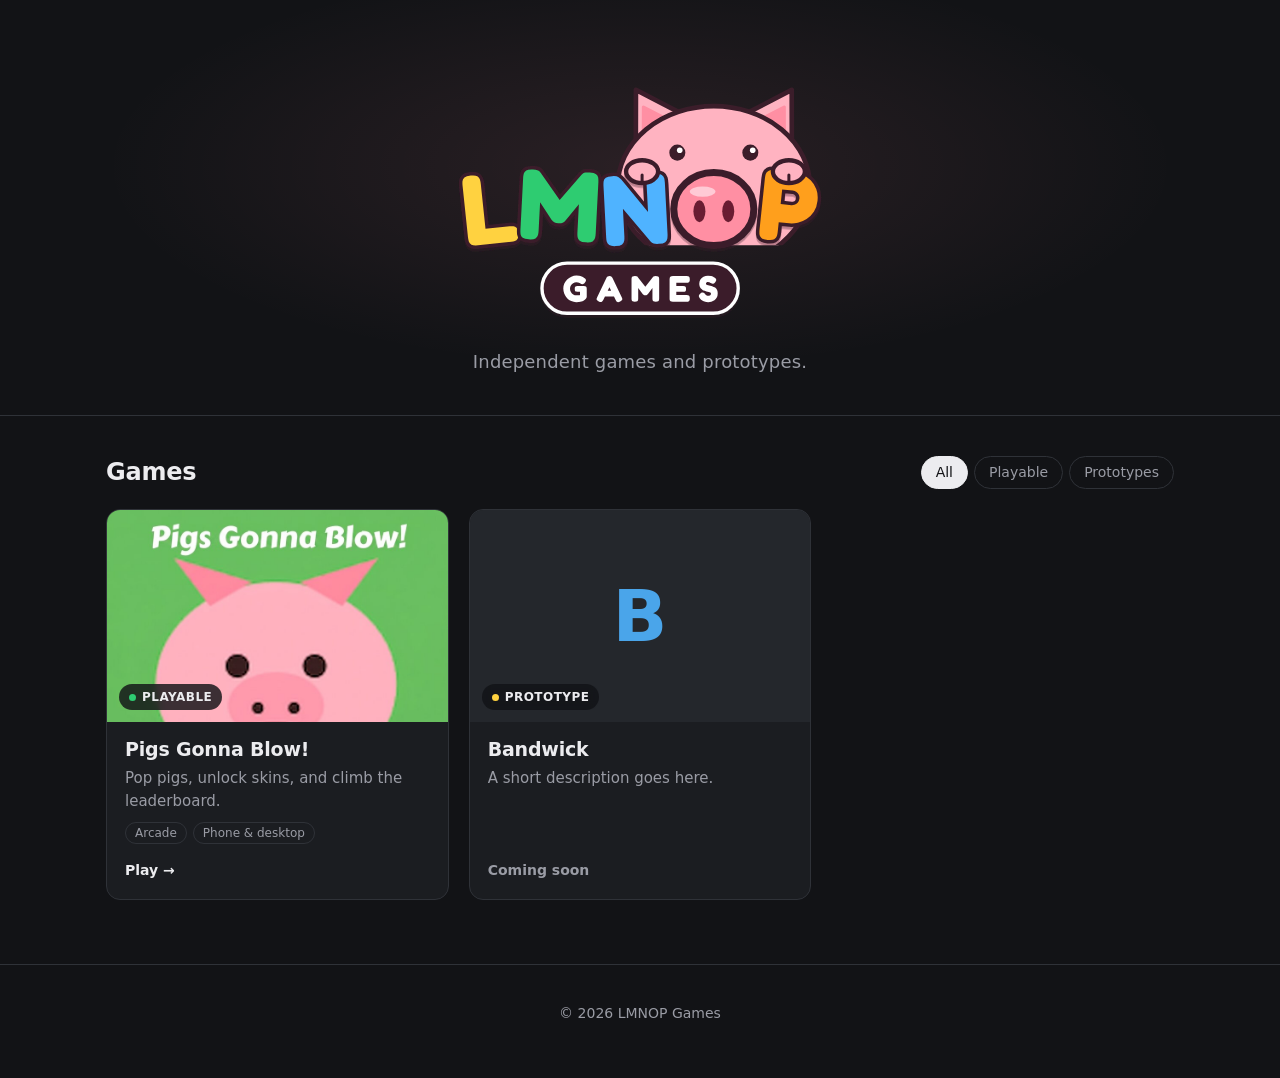
==== index.html @ 5a752cfa "Add the LMNOP Games hub page A static site listing the studio's games and prototypes, with the peeki" ====
<!doctype html>
<html lang="en">
<head>
  <meta charset="utf-8">
  <meta name="viewport" content="width=device-width, initial-scale=1">
  <title>LMNOP Games</title>
  <meta name="description" content="LMNOP Games is an independent game studio. Play our games and prototypes.">
  <meta name="theme-color" content="#121316">
  <link rel="icon" href="assets/favicon.svg" type="image/svg+xml">
  <meta property="og:title" content="LMNOP Games">
  <meta property="og:description" content="Independent games and prototypes.">
  <meta property="og:image" content="https://lmnop.games/assets/og.png">
  <link rel="stylesheet" href="styles.css">
</head>
<body>
  <header class="hero">
    <img class="logo" src="assets/logo.svg" alt="LMNOP Games">
    <p class="tagline">Independent games and prototypes.</p>
  </header>

  <main>
    <section id="games" class="games">
      <div class="section-head">
        <h2>Games</h2>
        <div class="filters" role="tablist" aria-label="Filter games"></div>
      </div>
      <div class="grid" id="grid"></div>
    </section>
  </main>

  <footer>
    <p>© <span id="year"></span> LMNOP Games</p>
  </footer>

  <script src="games.js"></script>
  <script src="app.js"></script>
</body>
</html>
---- styles.css ----
:root {
  --bg: #121316; --surface: #1b1d21; --surface-2: #24272c; --line: #2f3238;
  --text: #ececef; --muted: #9a9ca5;
  --yellow: #ffd23f; --pink: #ff8fa3; --blue: #4fb3ff; --green: #2ecc71;
}
* { box-sizing: border-box; }
body { margin: 0; font-family: system-ui, -apple-system, "Segoe UI", Roboto, "Helvetica Neue", Arial, sans-serif; color: var(--text); background: var(--bg); line-height: 1.5; -webkit-font-smoothing: antialiased; }
h2, h3 { margin: 0; line-height: 1.2; letter-spacing: -0.01em; }

.hero { text-align: center; padding: 56px 16px 40px; border-bottom: 1px solid var(--line);
  background: radial-gradient(ellipse 60% 70% at 50% 40%, rgba(255,143,163,.10), transparent 70%); }
.logo { width: min(400px, 80vw); height: auto; display: block; margin: 0 auto; }
.tagline { color: var(--muted); font-size: 18px; margin: 18px 0 0; letter-spacing: .01em; }

main { max-width: 1100px; margin: 0 auto; padding: 40px 16px 64px; }
.section-head { display: flex; flex-wrap: wrap; gap: 12px; align-items: center; justify-content: space-between; margin-bottom: 20px; }
.section-head h2 { font-size: 24px; font-weight: 650; }
.filters { display: flex; flex-wrap: wrap; gap: 6px; }
.chip { font: inherit; font-size: 14px; border: 1px solid var(--line); background: transparent; color: var(--muted); padding: 5px 14px; border-radius: 999px; cursor: pointer; }
.chip:hover { color: var(--text); }
.chip[aria-selected="true"] { background: var(--text); color: var(--bg); border-color: var(--text); }

.grid { display: grid; grid-template-columns: repeat(auto-fill, minmax(280px, 1fr)); gap: 20px; }
.card { --accent: var(--blue); display: flex; flex-direction: column; background: var(--surface); color: inherit; text-decoration: none; border: 1px solid var(--line); border-radius: 14px; overflow: hidden; transition: transform .15s, border-color .15s; }
a.card:hover { transform: translateY(-3px); border-color: #4a4e57; }
a.card:focus-visible { outline: 2px solid var(--blue); outline-offset: 3px; }
.art { position: relative; aspect-ratio: 16 / 10; background: var(--surface-2); display: grid; place-items: center; overflow: hidden; }
.art img { width: 100%; height: 100%; object-fit: cover; object-position: center top; }
.initial { font-size: 72px; font-weight: 700; color: var(--accent); opacity: .9; }
.badge { position: absolute; bottom: 12px; left: 12px; display: inline-flex; align-items: center; gap: 6px; font-size: 12px; font-weight: 600; letter-spacing: .04em; text-transform: uppercase; padding: 4px 10px; border-radius: 999px; background: rgba(18,19,22,.82); color: var(--text); backdrop-filter: blur(4px); }
.badge::before { content: ""; width: 7px; height: 7px; border-radius: 50%; background: var(--muted); }
.badge.playable::before { background: var(--green); }
.badge.prototype::before { background: var(--yellow); }
.badge.coming-soon::before { background: var(--muted); }
.body { padding: 16px 18px 18px; display: flex; flex-direction: column; gap: 6px; flex: 1; }
.body h3 { font-size: 19px; font-weight: 650; }
.body p { margin: 0; color: var(--muted); font-size: 15px; }
.tags { list-style: none; padding: 0; margin: 4px 0 0; display: flex; flex-wrap: wrap; gap: 6px; }
.tags:empty { display: none; }
.tags li { font-size: 12px; color: var(--muted); border: 1px solid var(--line); padding: 1px 9px; border-radius: 999px; }
.play { margin-top: auto; padding-top: 10px; font-size: 14px; font-weight: 600; color: var(--text); }
.card.disabled .play { color: var(--muted); }

footer { text-align: center; padding: 24px 16px 40px; color: var(--muted); font-size: 14px; border-top: 1px solid var(--line); }
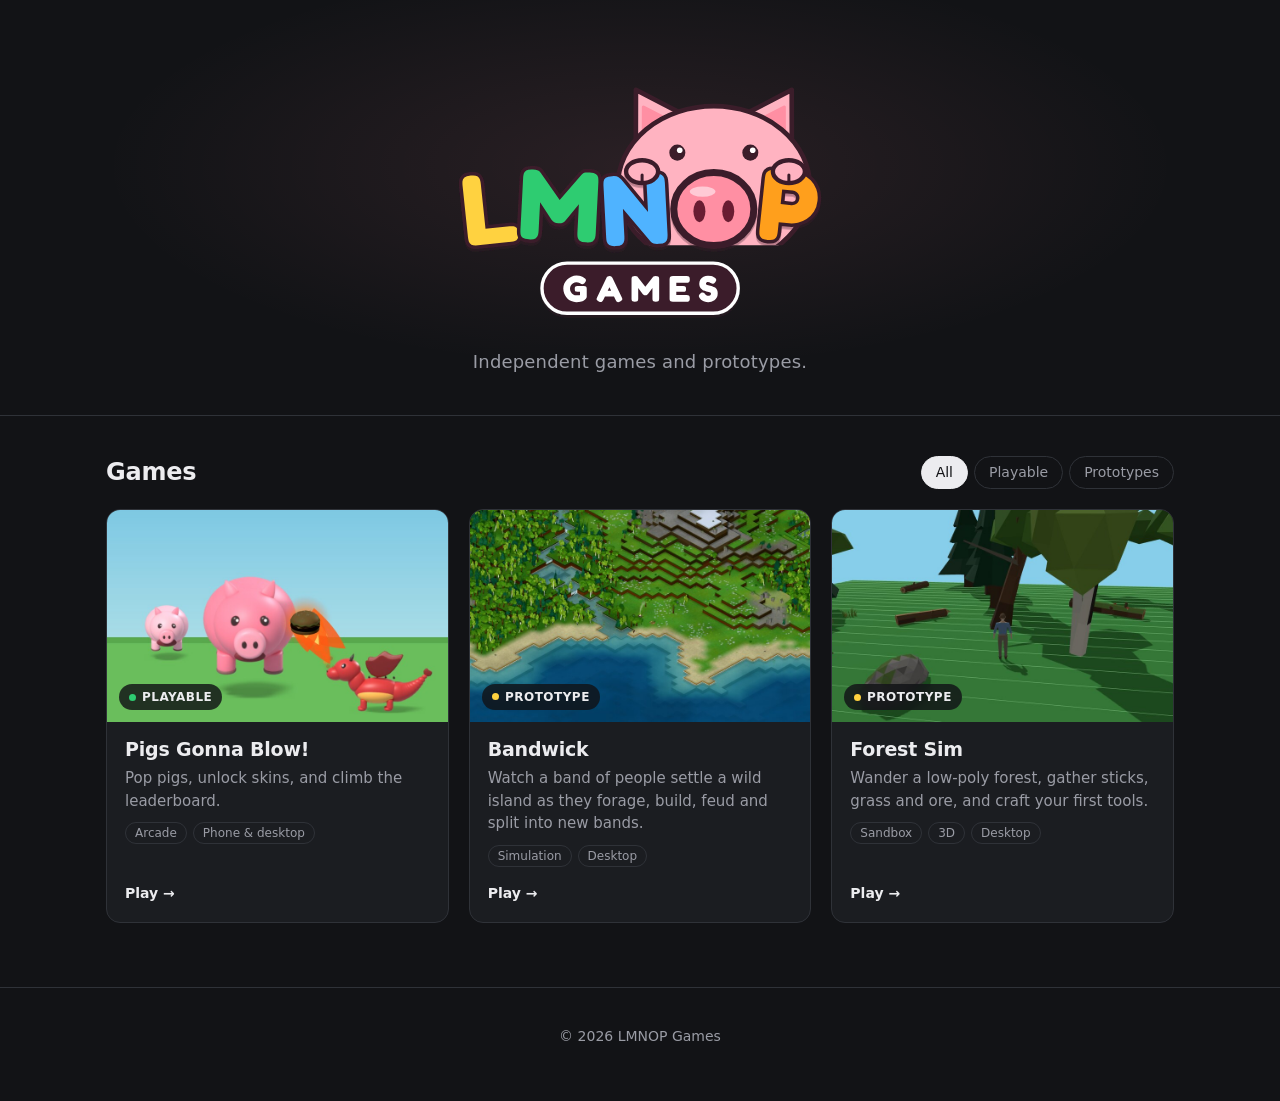
==== commit f4b64daf: "Fix review findings: h1, filter buttons, safe links, noscript list, CSP, share tags, 404 page - Wrap" ====
--- a/index.html
+++ b/index.html
@@ -3,18 +3,28 @@
 <head>
   <meta charset="utf-8">
   <meta name="viewport" content="width=device-width, initial-scale=1">
+  <meta http-equiv="Content-Security-Policy" content="default-src 'self'; script-src 'self'; style-src 'self'; img-src 'self' data:; object-src 'none'; base-uri 'self'; form-action 'none'">
+  <meta name="referrer" content="strict-origin-when-cross-origin">
   <title>LMNOP Games</title>
   <meta name="description" content="LMNOP Games is an independent game studio. Play our games and prototypes.">
   <meta name="theme-color" content="#121316">
+  <link rel="canonical" href="https://lmnop.games/">
   <link rel="icon" href="assets/favicon.svg" type="image/svg+xml">
+  <meta property="og:type" content="website">
+  <meta property="og:url" content="https://lmnop.games/">
+  <meta property="og:site_name" content="LMNOP Games">
   <meta property="og:title" content="LMNOP Games">
   <meta property="og:description" content="Independent games and prototypes.">
   <meta property="og:image" content="https://lmnop.games/assets/og.png">
+  <meta property="og:image:width" content="1200">
+  <meta property="og:image:height" content="630">
+  <meta property="og:image:alt" content="LMNOP Games logo">
+  <meta name="twitter:card" content="summary_large_image">
   <link rel="stylesheet" href="styles.css">
 </head>
 <body>
   <header class="hero">
-    <img class="logo" src="assets/logo.svg" alt="LMNOP Games">
+    <h1 class="title"><img class="logo" src="assets/logo.svg" alt="LMNOP Games"></h1>
     <p class="tagline">Independent games and prototypes.</p>
   </header>
 
@@ -22,9 +32,17 @@
     <section id="games" class="games">
       <div class="section-head">
         <h2>Games</h2>
-        <div class="filters" role="tablist" aria-label="Filter games"></div>
+        <div class="filters" role="group" aria-label="Filter games"></div>
       </div>
       <div class="grid" id="grid"></div>
+      <noscript>
+        <!-- Keep in step with games.js: shown to visitors and crawlers without JavaScript. -->
+        <ul class="nojs">
+          <li><a href="https://www.pigsgonnablow.com">Pigs Gonna Blow!</a>: Pop pigs, unlock skins, and climb the leaderboard.</li>
+          <li><a href="https://lmnop.games/bandwick/">Bandwick</a> (prototype): Watch a band of people settle a wild island as they forage, build, feud and split into new bands.</li>
+          <li><a href="https://lmnop.games/pigsmmo/">Forest Sim</a> (prototype): Wander a low-poly forest, gather sticks, grass and ore, and craft your first tools.</li>
+        </ul>
+      </noscript>
     </section>
   </main>
 
--- a/styles.css
+++ b/styles.css
@@ -9,6 +9,7 @@
 
 .hero { text-align: center; padding: 56px 16px 40px; border-bottom: 1px solid var(--line);
   background: radial-gradient(ellipse 60% 70% at 50% 40%, rgba(255,143,163,.10), transparent 70%); }
+.title { margin: 0; }
 .logo { width: min(400px, 80vw); height: auto; display: block; margin: 0 auto; }
 .tagline { color: var(--muted); font-size: 18px; margin: 18px 0 0; letter-spacing: .01em; }
 
@@ -18,14 +19,15 @@
 .filters { display: flex; flex-wrap: wrap; gap: 6px; }
 .chip { font: inherit; font-size: 14px; border: 1px solid var(--line); background: transparent; color: var(--muted); padding: 5px 14px; border-radius: 999px; cursor: pointer; }
 .chip:hover { color: var(--text); }
-.chip[aria-selected="true"] { background: var(--text); color: var(--bg); border-color: var(--text); }
+.chip:focus-visible { outline: 2px solid var(--blue); outline-offset: 2px; }
+.chip[aria-pressed="true"] { background: var(--text); color: var(--bg); border-color: var(--text); }
 
 .grid { display: grid; grid-template-columns: repeat(auto-fill, minmax(280px, 1fr)); gap: 20px; }
 .card { --accent: var(--blue); display: flex; flex-direction: column; background: var(--surface); color: inherit; text-decoration: none; border: 1px solid var(--line); border-radius: 14px; overflow: hidden; transition: transform .15s, border-color .15s; }
 a.card:hover { transform: translateY(-3px); border-color: #4a4e57; }
 a.card:focus-visible { outline: 2px solid var(--blue); outline-offset: 3px; }
 .art { position: relative; aspect-ratio: 16 / 10; background: var(--surface-2); display: grid; place-items: center; overflow: hidden; }
-.art img { width: 100%; height: 100%; object-fit: cover; object-position: center top; }
+.art img { width: 100%; height: 100%; display: block; object-fit: cover; object-position: center top; }
 .initial { font-size: 72px; font-weight: 700; color: var(--accent); opacity: .9; }
 .badge { position: absolute; bottom: 12px; left: 12px; display: inline-flex; align-items: center; gap: 6px; font-size: 12px; font-weight: 600; letter-spacing: .04em; text-transform: uppercase; padding: 4px 10px; border-radius: 999px; background: rgba(18,19,22,.82); color: var(--text); backdrop-filter: blur(4px); }
 .badge::before { content: ""; width: 7px; height: 7px; border-radius: 50%; background: var(--muted); }
@@ -42,3 +44,13 @@
 .card.disabled .play { color: var(--muted); }
 
 footer { text-align: center; padding: 24px 16px 40px; color: var(--muted); font-size: 14px; border-top: 1px solid var(--line); }
+
+.nojs { list-style: none; padding: 0; margin: 0; display: grid; gap: 12px; color: var(--muted); }
+.nojs a { color: var(--text); font-weight: 600; }
+.sr-only { position: absolute; width: 1px; height: 1px; padding: 0; margin: -1px; overflow: hidden; clip: rect(0 0 0 0); white-space: nowrap; border: 0; }
+.notfound { min-height: 60vh; display: grid; place-content: center; text-align: center; gap: 12px; padding: 40px 16px; }
+.notfound .logo { width: min(260px, 60vw); }
+.notfound h1 { margin: 0; font-size: 28px; }
+.notfound .tagline { margin: 0; }
+.notfound a { color: var(--text); }
+@media (prefers-reduced-motion: reduce) { .card, a.card:hover { transition: none; transform: none; } }
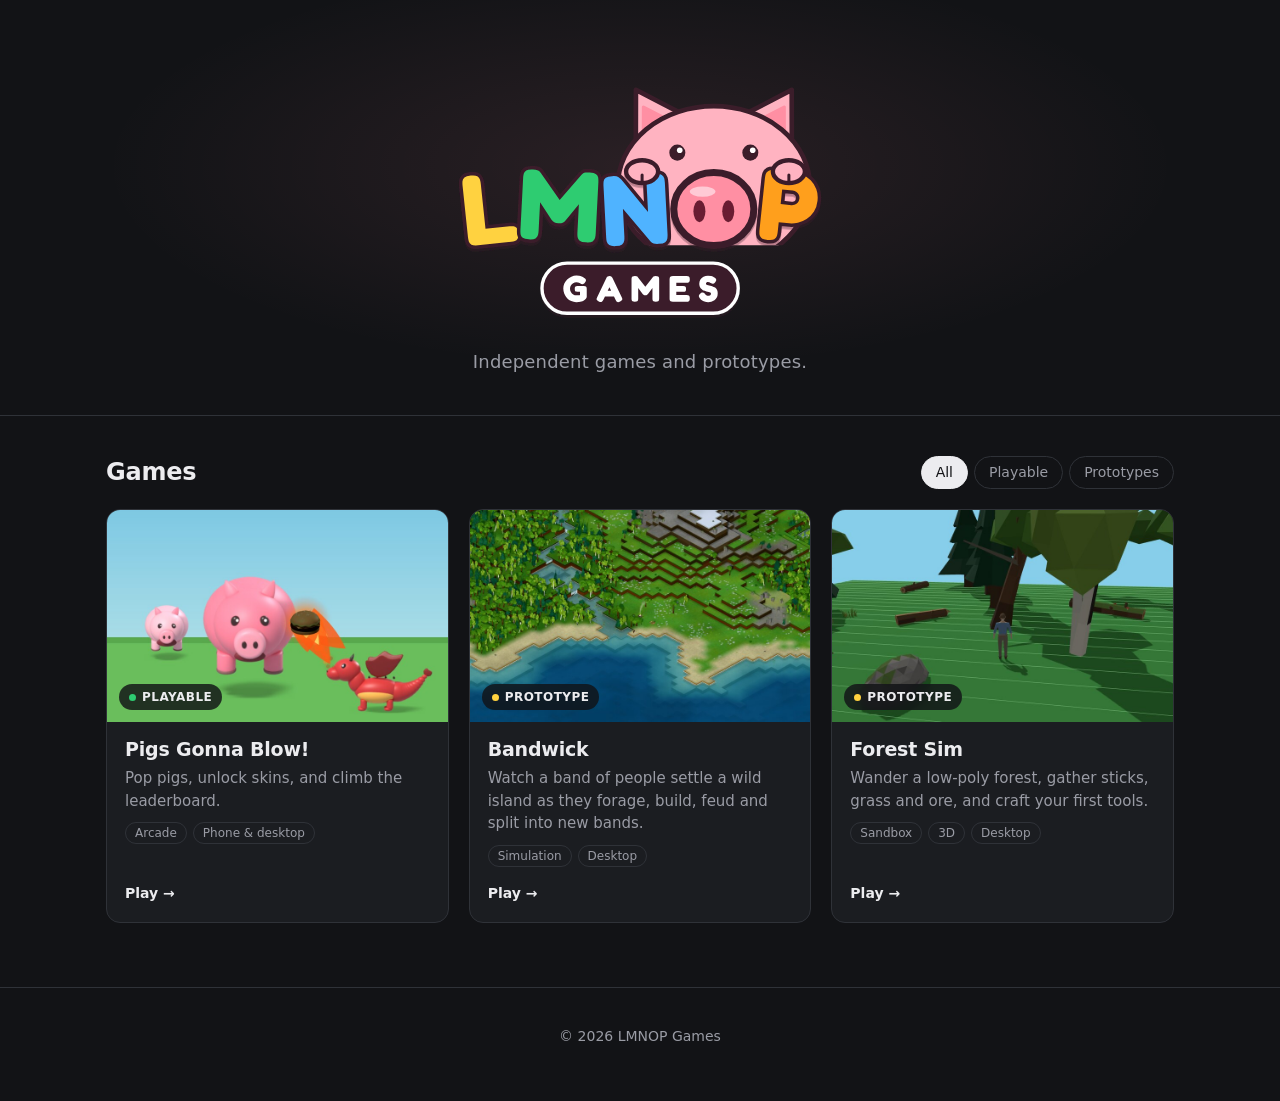
==== commit aa9a0cd7: "Forgive status typos, show the year without JavaScript, check the game list - app.js: normalize stat" ====
--- a/index.html
+++ b/index.html
@@ -47,7 +47,7 @@
   </main>
 
   <footer>
-    <p>© <span id="year"></span> LMNOP Games</p>
+    <p>© <span id="year">2026</span> LMNOP Games</p>
   </footer>
 
   <script src="games.js"></script>
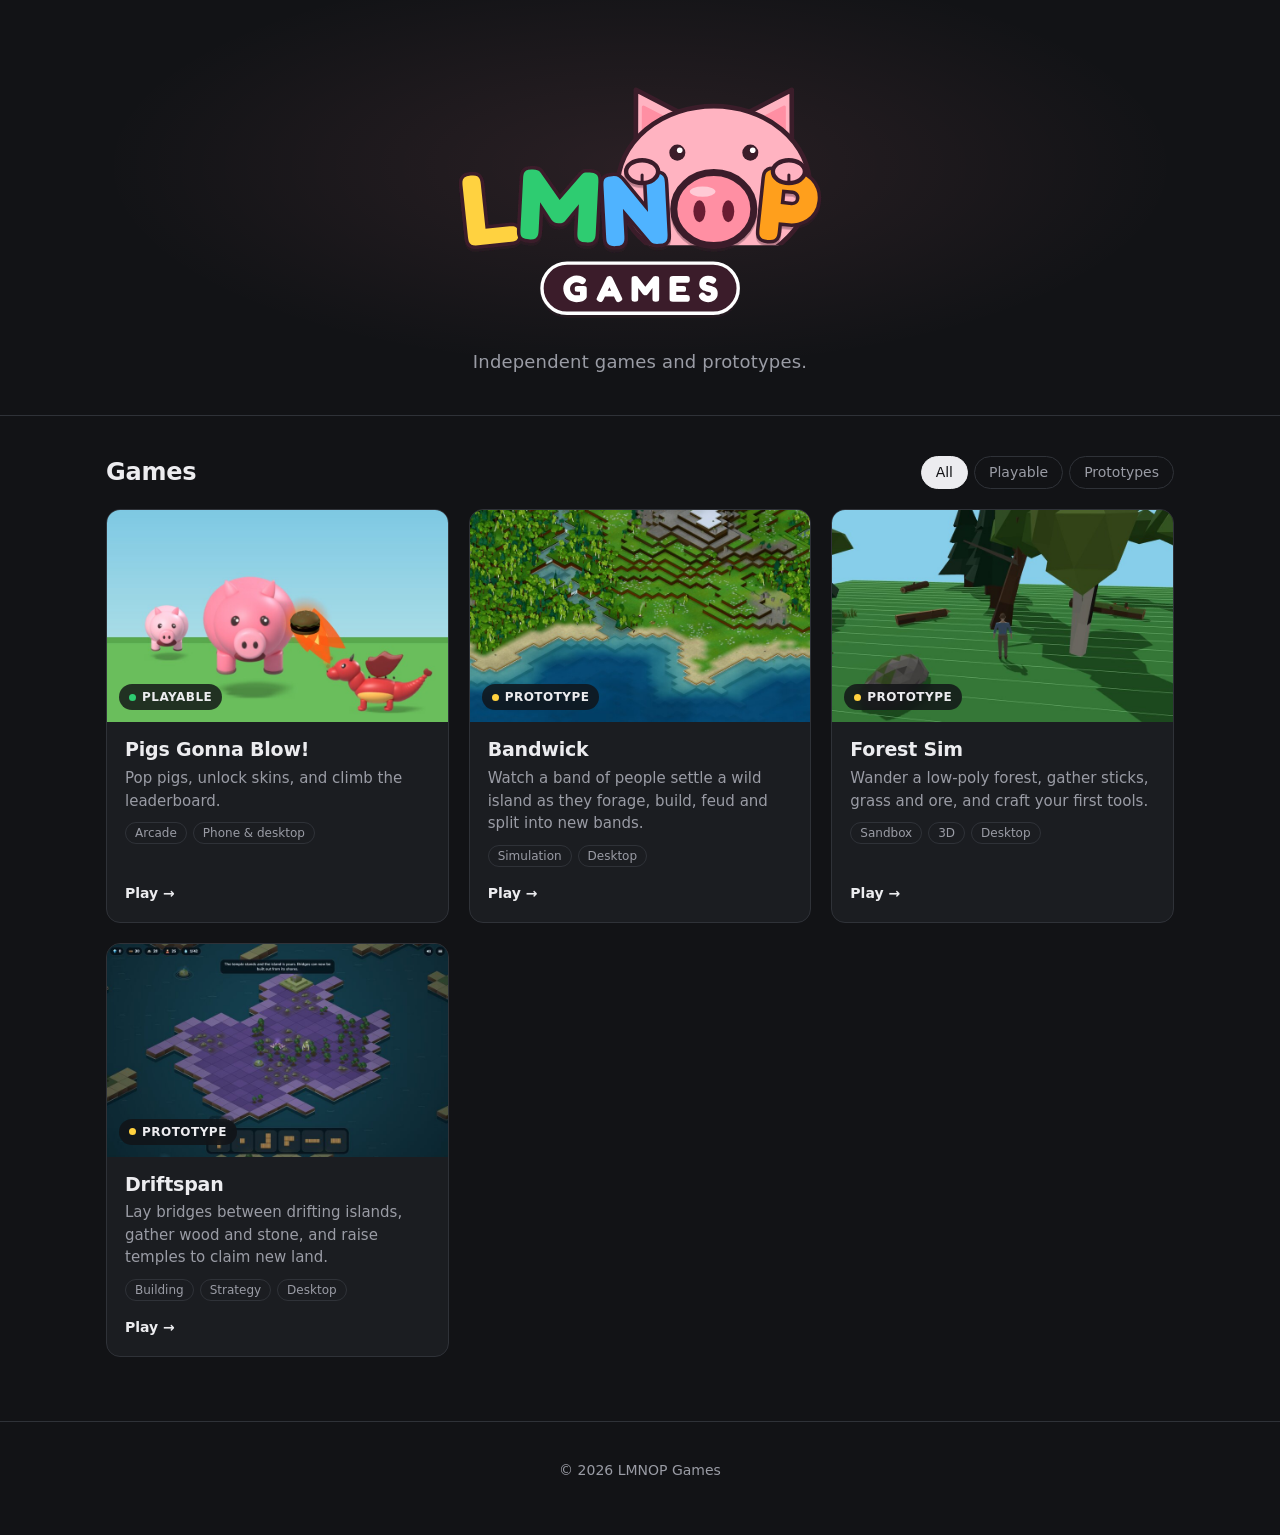
==== commit 03afd651: "Add Driftspan at /driftspan/ Adds the game as driftspan/index.html, a card on the hub, the matching " ====
--- a/index.html
+++ b/index.html
@@ -41,6 +41,7 @@
           <li><a href="https://www.pigsgonnablow.com">Pigs Gonna Blow!</a>: Pop pigs, unlock skins, and climb the leaderboard.</li>
           <li><a href="https://lmnop.games/bandwick/">Bandwick</a> (prototype): Watch a band of people settle a wild island as they forage, build, feud and split into new bands.</li>
           <li><a href="https://lmnop.games/pigsmmo/">Forest Sim</a> (prototype): Wander a low-poly forest, gather sticks, grass and ore, and craft your first tools.</li>
+          <li><a href="https://lmnop.games/driftspan/">Driftspan</a> (prototype): Lay bridges between drifting islands, gather wood and stone, and raise temples to claim new land.</li>
         </ul>
       </noscript>
     </section>
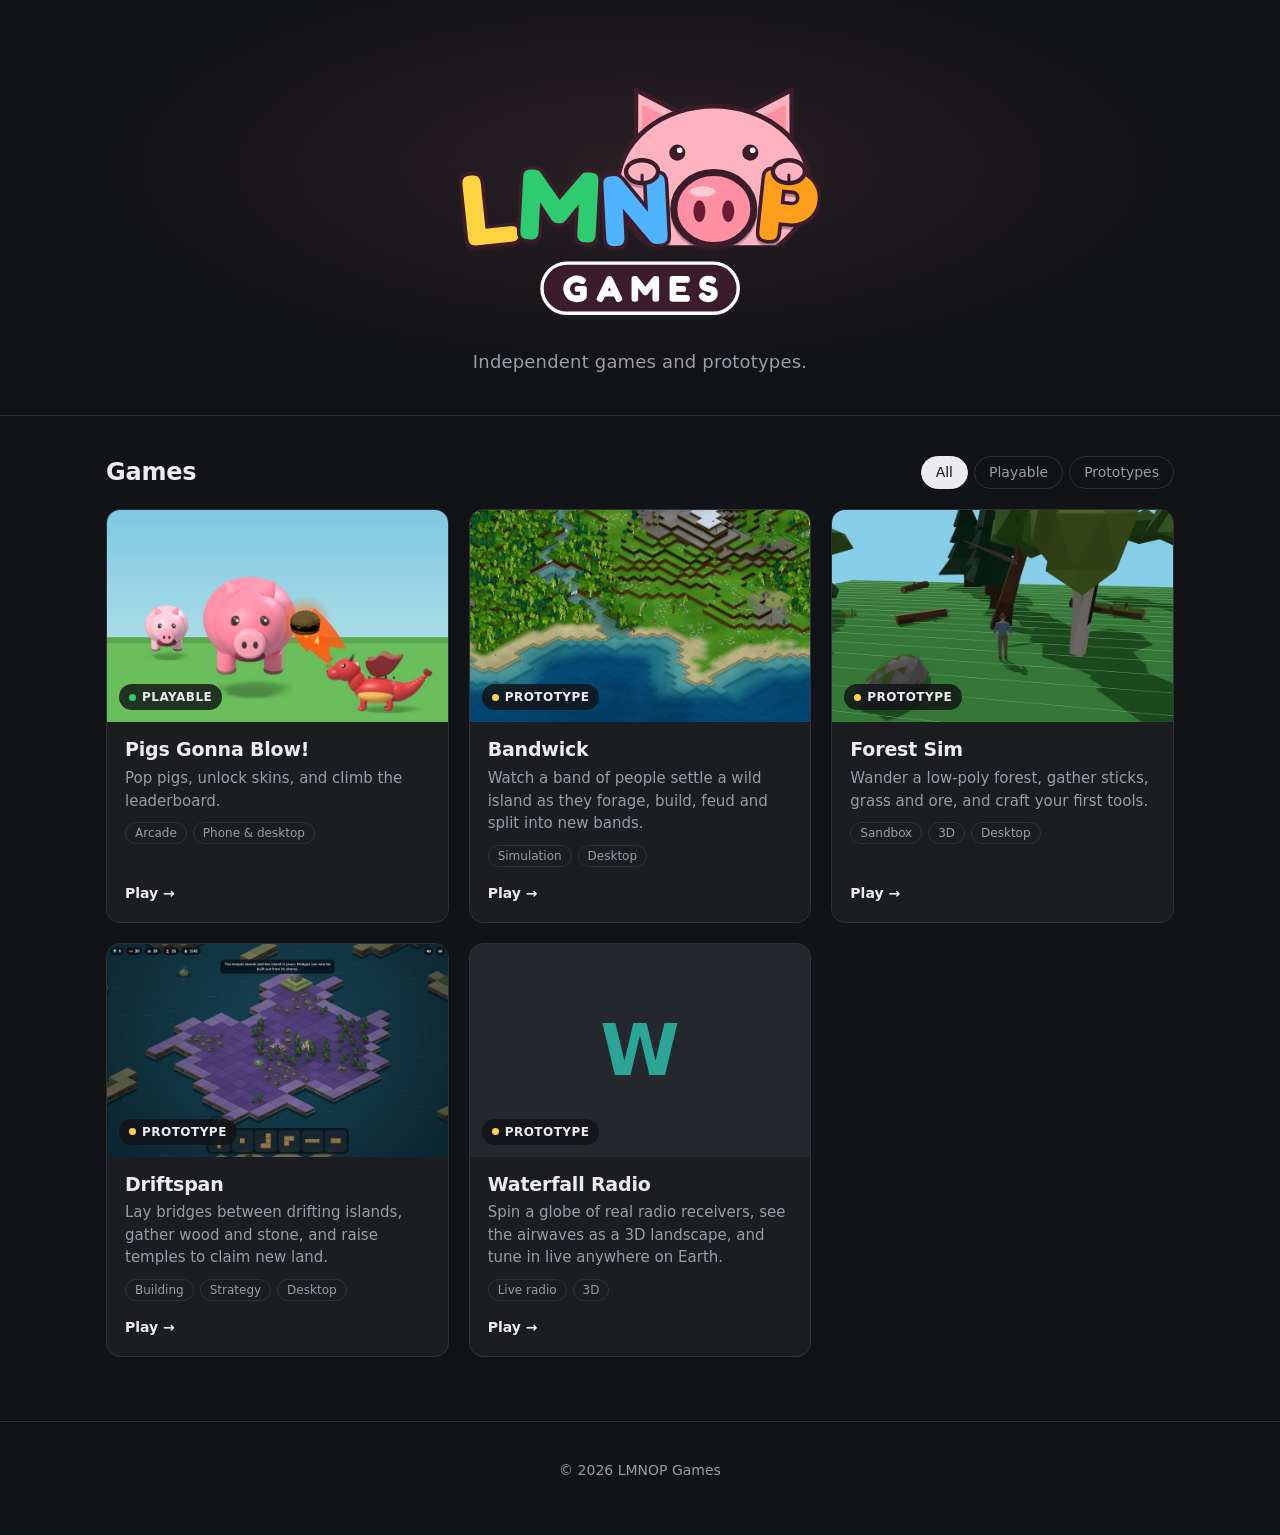
==== commit c2478f40: "Add Waterfall Radio (sdrHam) to the homepage Placeholder name until Bobby picks one; no card image y" ====
--- a/index.html
+++ b/index.html
@@ -42,6 +42,7 @@
           <li><a href="https://lmnop.games/bandwick/">Bandwick</a> (prototype): Watch a band of people settle a wild island as they forage, build, feud and split into new bands.</li>
           <li><a href="https://lmnop.games/pigsmmo/">Forest Sim</a> (prototype): Wander a low-poly forest, gather sticks, grass and ore, and craft your first tools.</li>
           <li><a href="https://lmnop.games/driftspan/">Driftspan</a> (prototype): Lay bridges between drifting islands, gather wood and stone, and raise temples to claim new land.</li>
+          <li><a href="https://lmnop.games/sdrHam/">Waterfall Radio</a> (prototype): Spin a globe of real radio receivers, see the airwaves as a 3D landscape, and tune in live anywhere on Earth.</li>
         </ul>
       </noscript>
     </section>
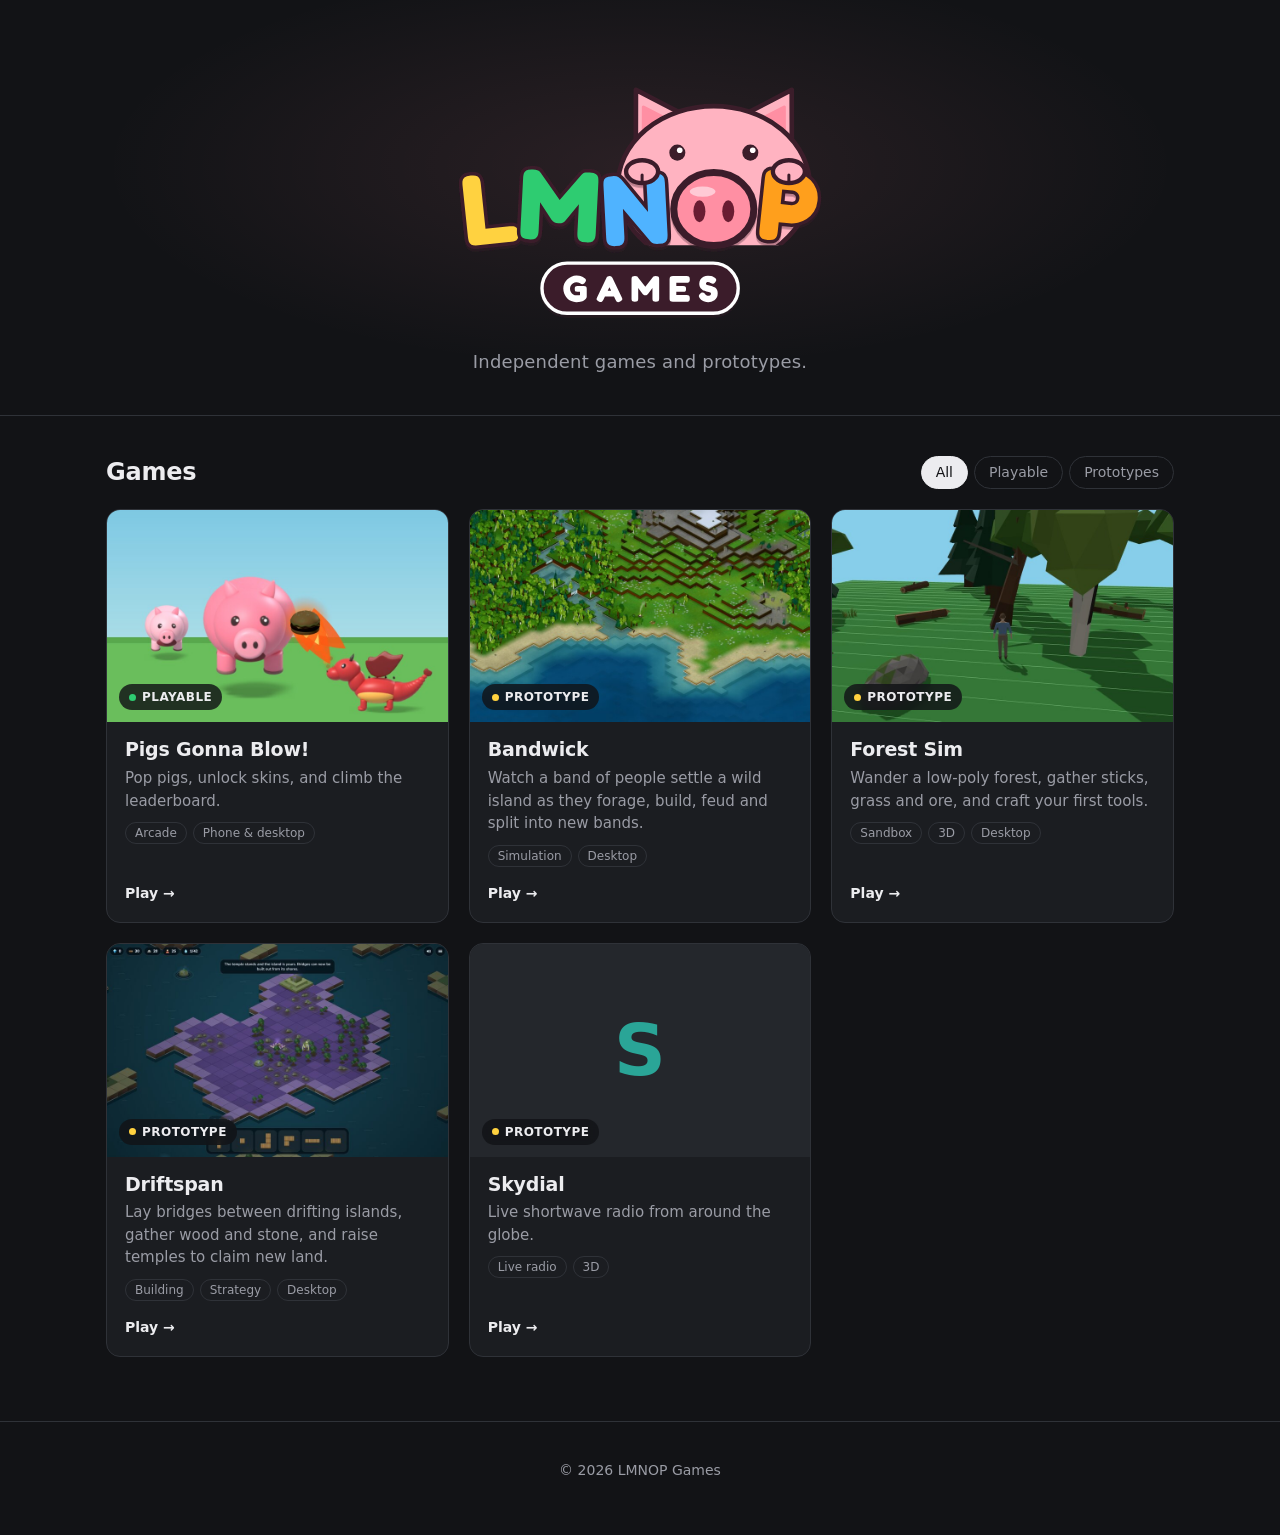
==== commit cdb8b354: "Name the sdrHam card Skydial Co-Authored-By: Claude Opus 5.5 <noreply@anthropic.com> Claude-Session:" ====
--- a/index.html
+++ b/index.html
@@ -42,7 +42,7 @@
           <li><a href="https://lmnop.games/bandwick/">Bandwick</a> (prototype): Watch a band of people settle a wild island as they forage, build, feud and split into new bands.</li>
           <li><a href="https://lmnop.games/pigsmmo/">Forest Sim</a> (prototype): Wander a low-poly forest, gather sticks, grass and ore, and craft your first tools.</li>
           <li><a href="https://lmnop.games/driftspan/">Driftspan</a> (prototype): Lay bridges between drifting islands, gather wood and stone, and raise temples to claim new land.</li>
-          <li><a href="https://lmnop.games/sdrHam/">Waterfall Radio</a> (prototype): Spin a globe of real radio receivers, see the airwaves as a 3D landscape, and tune in live anywhere on Earth.</li>
+          <li><a href="https://lmnop.games/sdrHam/">Skydial</a> (prototype): Live shortwave radio from around the globe.</li>
         </ul>
       </noscript>
     </section>
